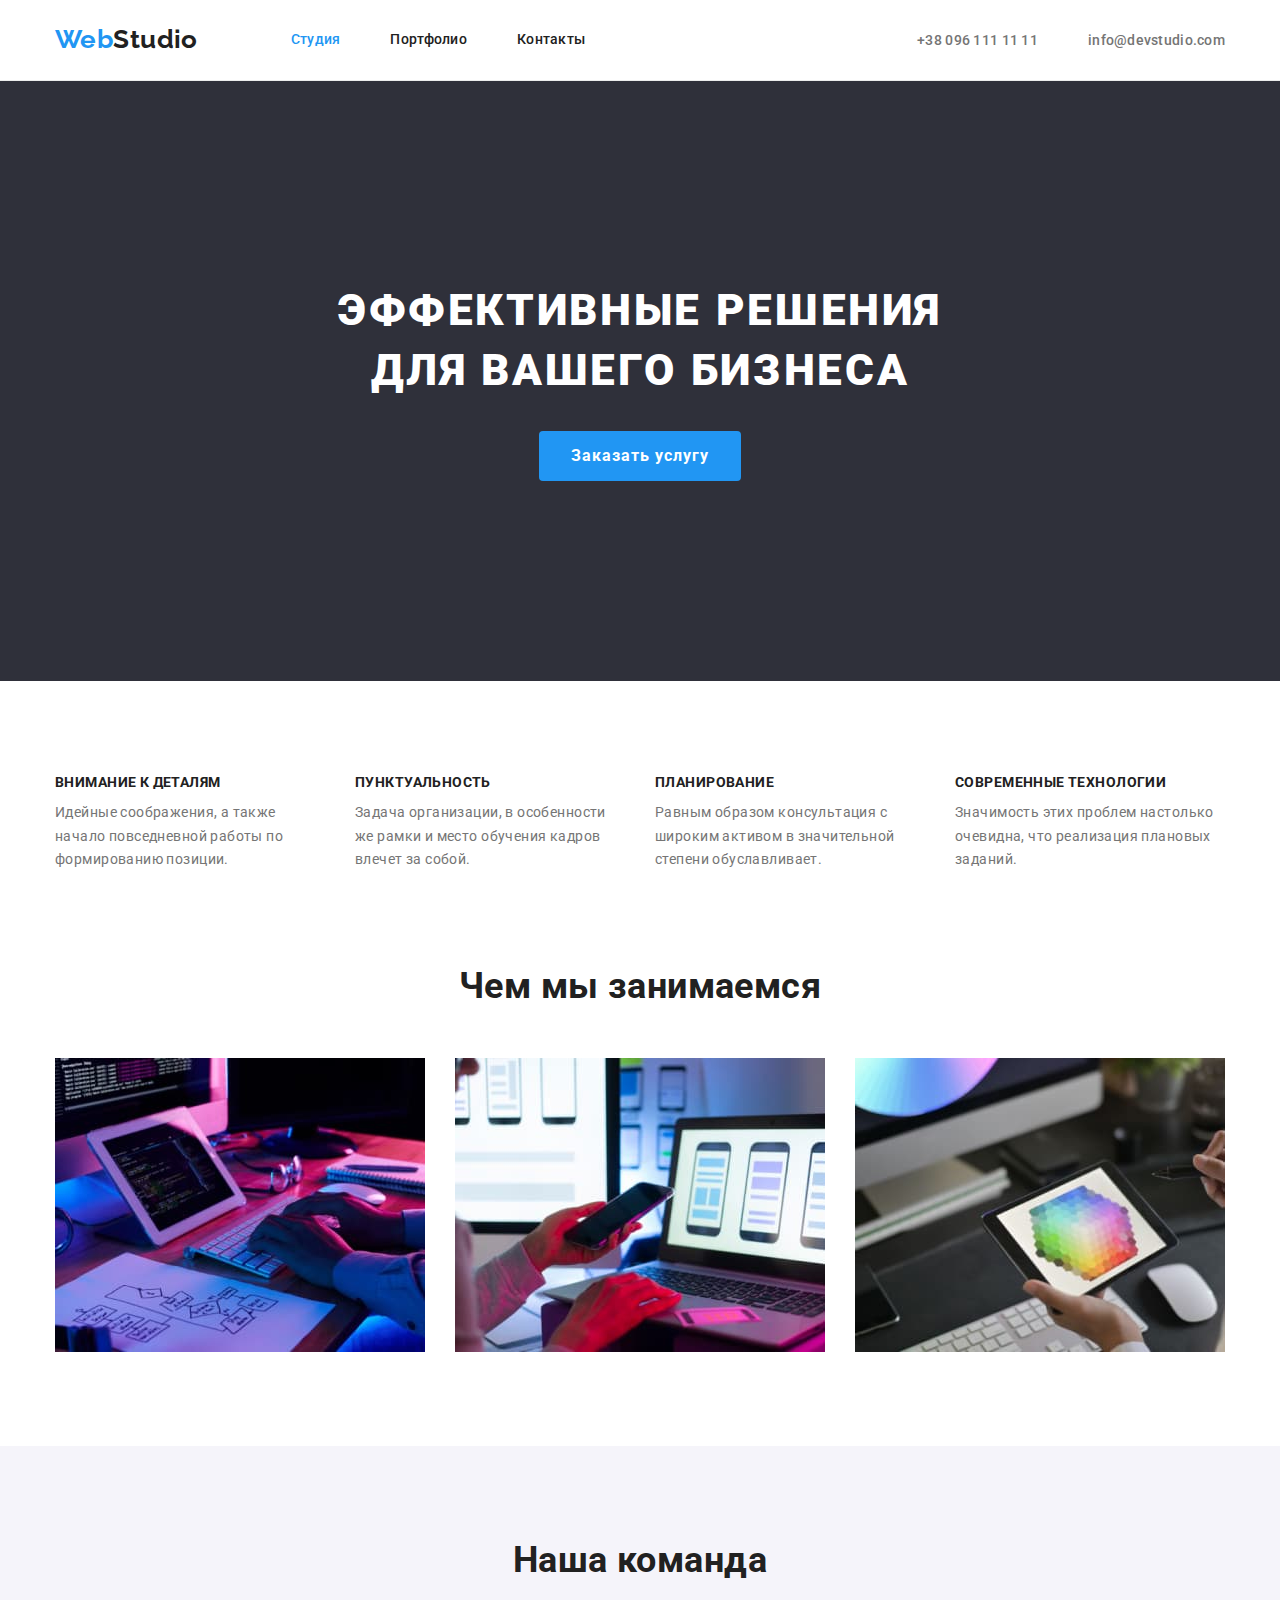
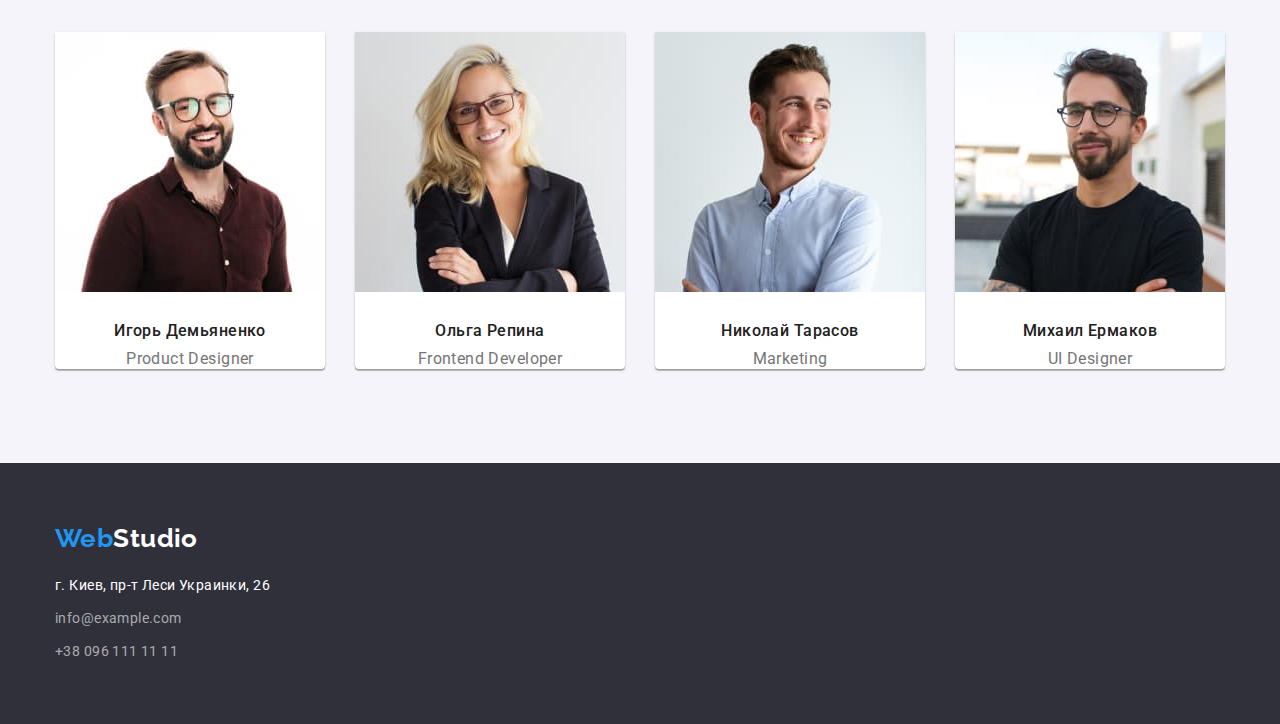
==== index.html @ e805b1a5 "Создает" ====
<!DOCTYPE html>
<html lang="ru">
<head>
    <meta charset="UTF-8">
    <meta http-equiv="X-UA-Compatible" content="IE=edge">
    <meta name="viewport" content="width=device-width, initial-scale=1.0">
    <title>Document</title>
    <link rel="preconnect" href="https://fonts.googleapis.com">
    <link rel="preconnect" href="https://fonts.gstatic.com" crossorigin>
    <link href="https://fonts.googleapis.com/css2?family=Raleway:wght@700&family=Roboto:wght@400;500;700;900&display=swap"
        rel="stylesheet">
    <link rel="stylesheet" href="https://cdnjs.cloudflare.com/ajax/libs/modern-normalize/1.1.0/modern-normalize.min.css">
    <link rel="stylesheet" href="./css/styles.css">
</head>
<body>
    <!--Шапка сайта-->
    <header class="header">
        <div class="container main-nav ">
            
                <a href="./index.html" class="logo">
                    <span class="web">Web</span>Studio
                </a>
                <nav class="header-nav">
                    <ul class="site-nav list">
                        <li class="item"><a href="" class="link current">Студия</a></li>
                        <li class="item"><a href="./portfolio.html" class="link">Портфолио</a></li>
                        <li class="item"><a href="" class="link">Контакты</a></li>
                    </ul>
                </nav>
                <ul class="call list">
                    <li class="item"><a class="link" href="tel:+380961111111">+38 096 111 11 11</a></li>
                    <li class="item"><a class="link" href="mailto:info@devstudio.com">info@devstudio.com</a></li>
                </ul>
            
        </div>
       
      
    </header>

    <main>
        <!-- Герой-->
        <section class="hero">
            <h1 class="hero-title">Эффективные решения <br> для вашего бизнеса</h1>
            <button  type="button" class="hero-btn">Заказать услугу</button>
        </section>
        <!--Преимущества-->
        <section class="section">
            <div class="container">
                <h2 class="section-title visually-hidden ">Особенности</h2>
                
                <ul class="feautere-list list">
                    <li class="item">
                        <h3 class="title">Внимание к деталям</h3>
                        <p class="text">Идейные соображения, а также начало повседневной работы по формированию позиции.</p>
                    </li>
                    <li class="item">
                        <h3 class="title">Пунктуальность</h3>
                        <p class="text">Задача организации, в особенности же рамки и место обучения кадров влечет за собой.</p>
                    </li>
                    <li class="item">
                        <h3 class="title">Планирование</h3>
                        <p class="text">Равным образом консультация с широким активом в значительной степени обуславливает.</p>
                    </li>
                    <li class="item">
                        <h3 class="title">Современные технологии</h3>
                        <p class="text">Значимость этих проблем настолько очевидна, что реализация плановых заданий.</p>
                    </li>
                </ul>
            </div>
        
        
        </section>
        <!--Чем мы занимаемся-->
        <section class="section top">
           <div class="container">
                <h2 class="section-title">Чем мы занимаемся</h2>
                
                <ul class="work-list list">
                    <li class="item"><img src="./images/desktop_applications.jpg" alt="Десктопные приложения" width="370" height="294"></li>
                    <li class="item"><img src="./images/mobile_applications.jpg" alt="Мобильные приложения" width="370" height="294"></li>
                    <li class="item"><img src="./images/design_solutions.jpg" alt="Дизайнерские решения" width="370" height="294"></li>
                </ul>
           </div>
        
        </section>
        <!--Наша команда-->
        <section class="section bg">
           <div class="container">
                <h2 class="section-title">Наша команда</h2>
                
                <ul class="team list">
                    <li class="item">
                        <img class="staff" src="./images/igor_demyanenko.jpg" alt="Product Designer" width="270" height="260">
                        <h3 class="team-title">Игорь Демьяненко</h3>
                        <p class="text">Product Designer</p>
                    </li>
                    <li class="item">
                        <img class="staff" src="./images/olga_repina.jpg" alt="Frontend Developer" width="270" height="260">
                        <h3 class="team-title">Ольга Репина</h3>
                        <p class="text">Frontend Developer</p>
                    </li>
                    <li class="item">
                        <img class="staff" src="./images/nikolai_tarasov.jpg" alt="Marketing" width="270" height="260">
                        <h3 class="team-title">Николай Тарасов</h3>
                        <p class="text">Marketing</p>
                    </li>
                    <li class="item">
                        <img class="staff" src="./images/mikhail_ermakov.jpg" alt="UI Designer" width="270" height="260">
                        <h3 class="team-title">Михаил Ермаков</h3>
                        <p class="text">UI Designer</p>
                    </li>
                </ul>
           </div>
        </section>
       
    </main>
    
    <!--Футер-->
    <footer class="footer">
       <div class="container">
            <div class="footer-container">
                <a href="./index.html" class="logo-footer">
                    <span class="web">Web</span>Studio
                </a>
                
                <address class="adress">
                
                    <ul class="footer-list list">
                        <li class="item"><a class="adress">г. Киев, пр-т Леси Украинки, 26</a></li>
                        <li class="item"><a class="link" href="mailto:info@example.com">info@example.com</a></li>
                        <li class="item"><a class="link" href="tel:+380961111111">+38 096 111 11 11</a></li> 
                    </ul>
                </address>
            </div>
       </div>
    </footer>
    
</body>
</html>
---- css/styles.css ----
/* цвет основного текста #212121 */
/* вторичный цвет #757575 */
/* белый #FFFFFF */
/* акцент  #2196F3 */
/* rgba(255, 255, 255, 0.6) */
/* вторичный цвет фона #F5F4FA */
/* #2F303A*/

:root {
    --primary-text-color: #757575;
    --title-text-color: #212121;
    --accent-color: #2196F3;
    --primary-white-color: #FFFFFF;
    --footer-link: rgba(255, 255, 255, 0.6);
    --background-color: #2F303A;
    --secondary-bg-color: #F5F4FA;
}

body {
    background-color: var(--primary-white-color);
    color: var(--primary-text-color);
    font-family: Roboto, sans-serif;
    letter-spacing: 0.03em;
    font-size: 14px;
}

h1, h2, h3, p {
    margin: 0;
}
img {
    display: block;
    max-width: 100%;
    height: auto;
}

/* Утилиты */
.visually-hidden {
    position: absolute;
    width: 1px;
    height: 1px;
    margin: -1px;
    border: 0;
    padding: 0;
    white-space: nowrap;
    clip-path: inset(100%);
    clip: rect(0 0 0 0);
    overflow: hidden;
}

.container {
    margin: 0 auto;
    padding: 0 15px;
    width: 1200px;

}

.list {
    list-style: none;
    margin: 0;
    padding: 0;
}

/* header */
.logo {
    color: var(--title-text-color);
    font-family: Raleway, sans-serif;
    font-weight: 700;
    font-size: 26px;
    line-height: 1.2;
    text-decoration: none;
}

.web {
    color: var(--accent-color);
}

.header {
    border-bottom: 1px solid #ECECEC;
}

.header-nav {
    display: flex;
}


/* main-nav */
.main-nav {
    display: flex;
    align-items: center;
}

/* site nav */
.site-nav {
    display: flex;
    margin-left: 93px;
}
.site-nav .item:not(:last-child) {
    margin-right: 50px;
}

.site-nav .link {
    display: block;
    padding-top: 32px;
    padding-bottom: 32px;

    color: var(--title-text-color);
    font-weight: 500;
    line-height: 1.14;
    letter-spacing: 0.02em;
    text-decoration: none;

}

.site-nav  .current{
    color: var(--accent-color);
}

.site-nav .link:hover,
.site-nav .link:focus {
    color: var(--accent-color);
}

/* call */
.call {
 display: flex;
 margin-left: auto;
}

.call .item:not(:last-child) {
    margin-right: 50px;
}

.call .link {
    color: var(--primary-text-color);
    font-weight: 500;
    line-height: 1.14;
    letter-spacing: 0.02em;
    text-decoration: none;
}

.call .link:hover,
.call .link:focus {
    color: var(--accent-color);
}

/* Hero */
.hero {
    padding: 200px 0;
    background-color: var(--background-color);
    text-align: center;
}

.hero-title {
    color: var(--primary-white-color);
    font-weight: 900;
    font-size: 44px;
    line-height: 1.36;
    letter-spacing: 0.06em;
    text-transform: uppercase;
    margin-bottom: 30px;
}

/* section */
.section {
    padding-top: 94px;
    padding-bottom: 94px;
}
.top {
    padding-top: 0px;
}

.section-title {
    color: var(--title-text-color);
    font-weight: 700;
    font-size: 36px;
    line-height: 1.16;
    text-align: center;
    margin-bottom: 50px;
}

/* feautere */
.feautere-list {
    display: flex;
    margin-left: -30px;
    margin-bottom: -30px;
}

.feautere-list > .item {
    width: 270px;
    margin-left: 30px;
    margin-bottom: 30px;
}

.feautere-list .title {
    color: var(--title-text-color);
    font-weight: 700;
    line-height: 1.14;
    text-transform: uppercase;
    font-size: 14px;
    margin-bottom: 10px;
}

.feautere-list .text {
    line-height: 1.71;
}

/* work-list */
.work-list {
    display: flex;
}


.work-list .item:not(:last-child){
    margin-right: 30px;
}

/* Team*/
.team {
    display: flex;
    margin-left: -30px; 
}

.team .staff {
    margin-bottom: 30px;
}

.team > .item {
    background-color: var(--primary-white-color);
    width: 270px;
    margin-left: 30px;
    box-shadow: 0px 1px 3px rgba(0, 0, 0, 0.12), 0px 1px 1px rgba(0, 0, 0, 0.14), 0px 2px 1px rgba(0, 0, 0, 0.2);
    border-radius: 0px 0px 4px 4px;
}

.bg {
    background-color: var(--secondary-bg-color);
}

.team-title {
    color: var(--title-text-color);
    font-weight: 500;
    font-size: 16px;
    line-height: 1.16; 
    margin-bottom: 10px; 
    text-align: center;
}

.team .text {
    font-size: 16px;
    line-height: 1.16;
    text-align: center;
}

/* button */
.hero-btn {
    display: inline-block;
    padding: 10px 32px;
    min-width: 200px;
    height: 50px;

    background-color: var(--accent-color);
    color: var(--primary-white-color);
    font-weight: 700;
    font-size: 16px;
    line-height: 1.88;
    align-items: center;
    text-align: center;
    letter-spacing: 0.06em;
    font-family: inherit;
    border-radius: 4px;
    border: none;
}

/* Footer */
.footer {
    background-color: var(--background-color) ;
    padding-top: 60px;
    padding-bottom: 60px;
}

.footer-container {
    display: block;
    width: 231px;
}

.logo-footer {
    color: var(--primary-white-color);
    font-family: Raleway, sans-serif;
    font-weight: 700;
    font-size: 26px;
    line-height: 1.19;
    text-decoration: none;
}

.adress { 
    margin-top: 20px ;
    color: var(--primary-white-color);
    line-height: 1.71;
    font-weight: 400;
    text-decoration: none;
    font-style: normal;
    width: 231px;
}

.adress:hover,
.adress:focus {
    color: var(--accent-color);
}

.footer-list .link {
    color: var(--footer-link);
    line-height: 1.71;
    text-decoration: none;
    font-style: normal;
}

.footer-list .link:hover,
.footer-list .link:focus {
    color: var(--accent-color);
}

.footer-list .item:not(:last-child) {
    margin-bottom: 9px;
}

/* Portfolio */
.filter {
    display: flex;
    margin-bottom: 50px;
    justify-content: center;
}


.filter .item:not(:last-child) {
    margin-right: 8px;
}

.filter  .btn {
    padding: 6px 22px;
    border-radius: 4px;
    border: none;


    color: var(--title-text-color);
    background-color: var(--primary-white-color);

    font-weight: 500;
    font-size: 16px;
    line-height: 1.62;
    font-family: inherit;
    text-align: center;
    letter-spacing: 0.03em;
    cursor: pointer;
}

.filter .btn:hover,
.filter .btn:focus {
    background-color: var(--accent-color);
    color: var(--primary-white-color);
    
} 

/* project */
.project {
    display: flex;
    flex-wrap: wrap;
}

.project  .item {
    width: 370px;
    margin-right: 30px;
    margin-bottom: 30px;
}

.project .item:nth-last-child(-n + 3) {
    margin-bottom: 0;
}

.project .item:nth-child(3n) {
    margin-right: 0;
}

.project .title {
    color: var(--title-text-color);
    font-weight: 700;
    font-size: 18px;
    line-height: 2;
    letter-spacing: 0.06em;
    margin-bottom: 4px;

}

.project  .text {
    font-size: 16px;
    line-height: 1.88;
    letter-spacing: 0.03em;
}

.port {
    padding: 20px 24px;
    border: 1px solid #EEEEEE;
    border-top: none;
    background-color: var(--primary-white-color);
}
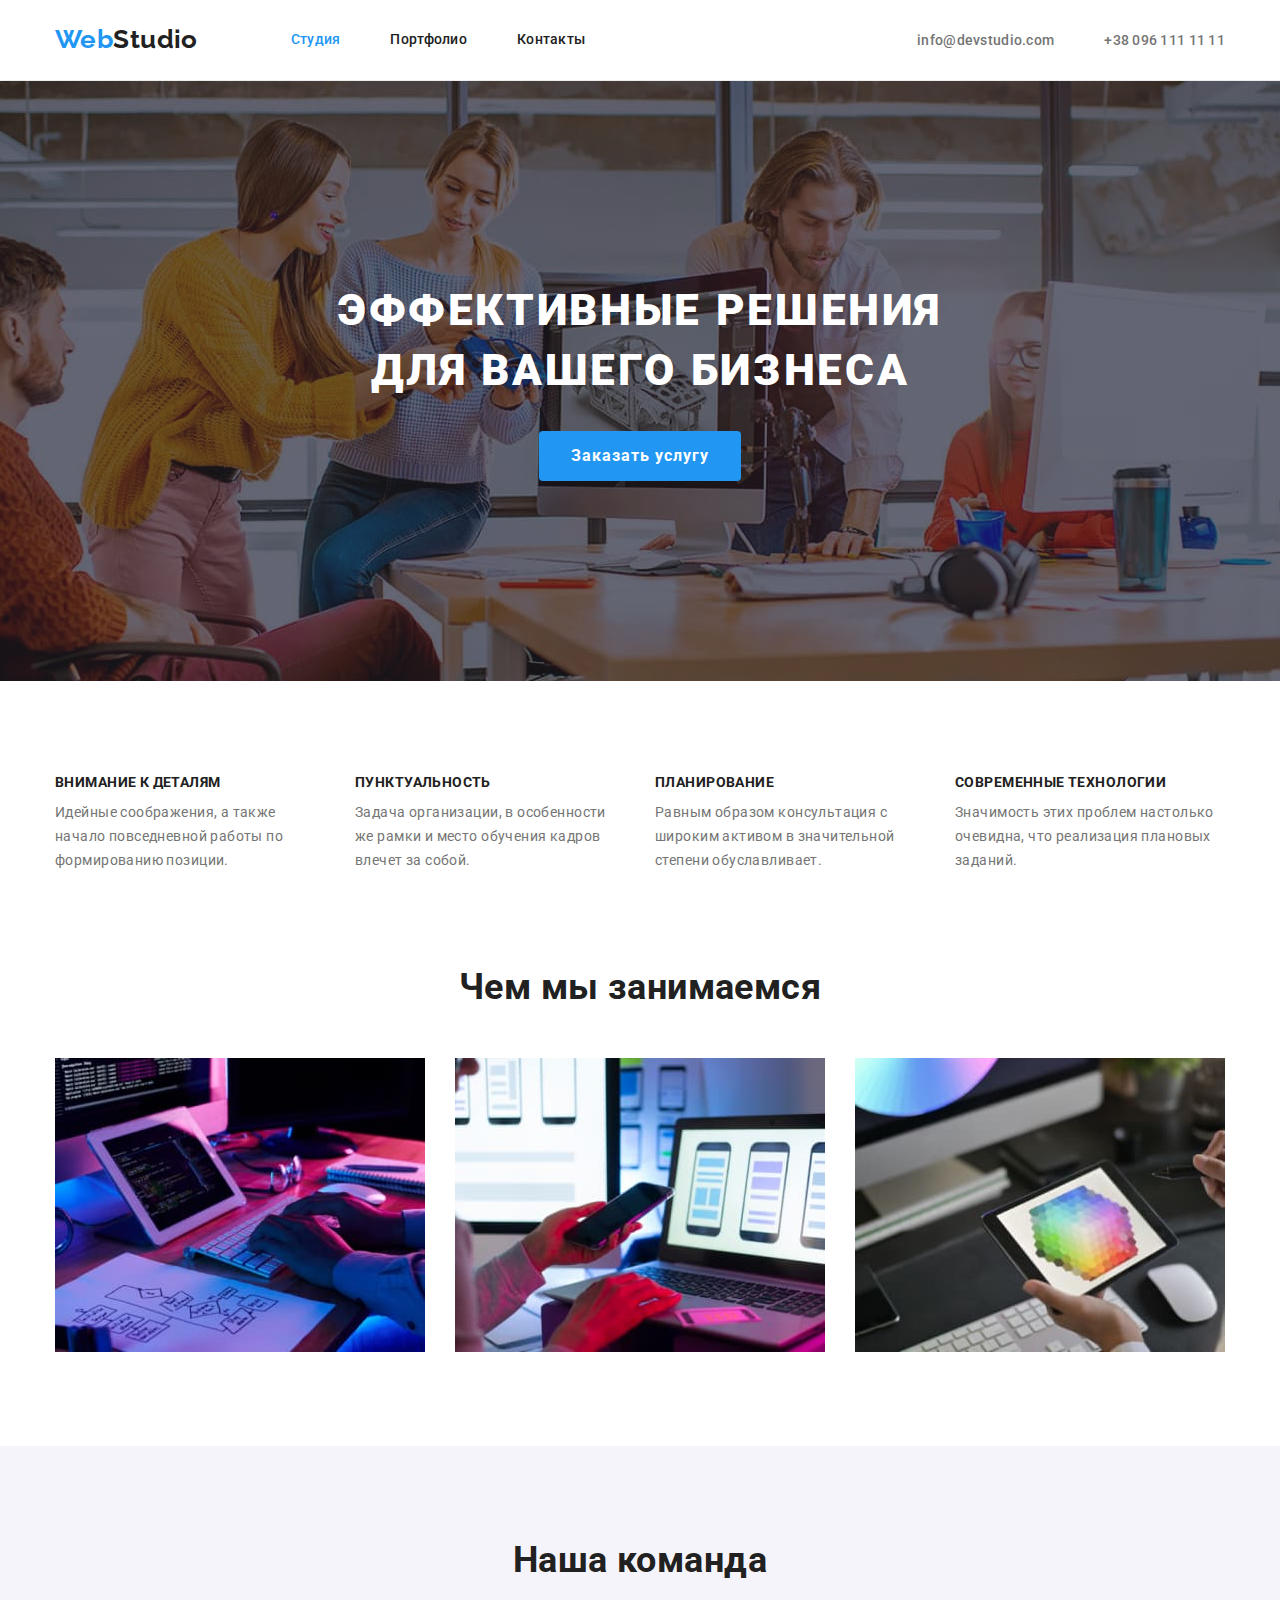
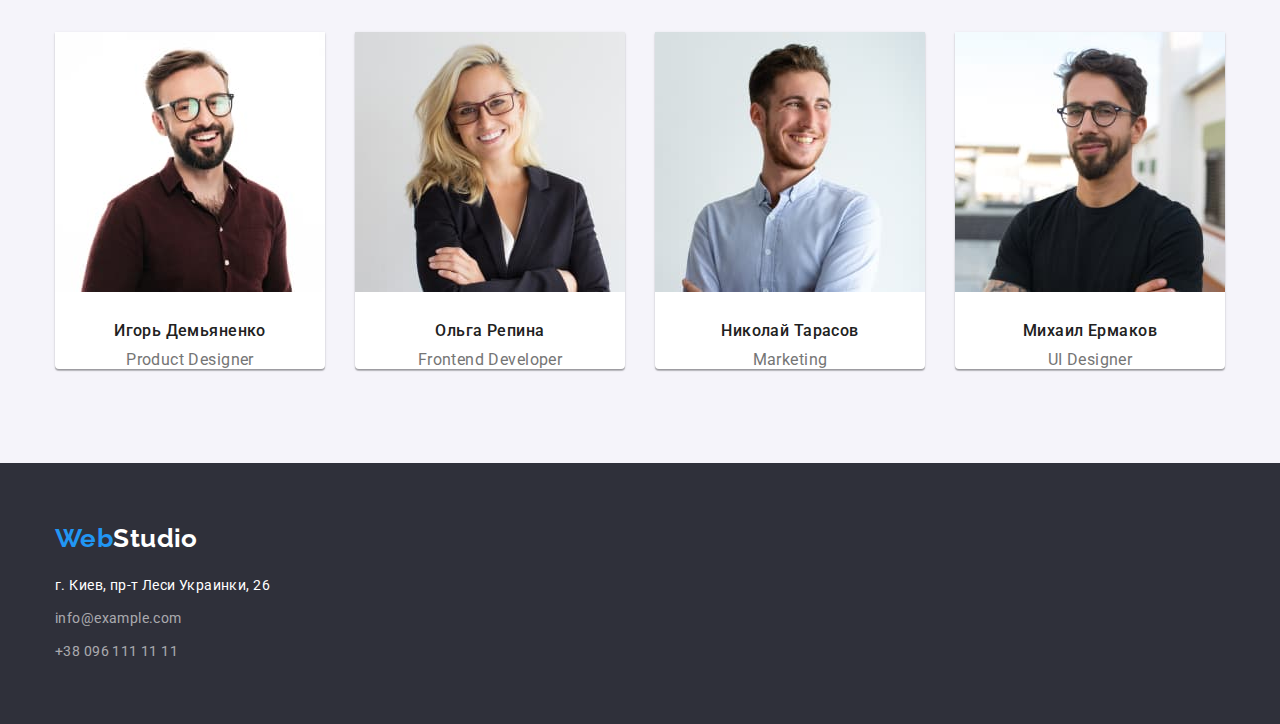
==== commit 74faa02e: "бэкграунд героя" ====
--- a/index.html
+++ b/index.html
@@ -28,8 +28,8 @@
                     </ul>
                 </nav>
                 <ul class="call list">
+                    <li class="item"><a class="link" href="mailto:info@devstudio.com">info@devstudio.com</a></li>
                     <li class="item"><a class="link" href="tel:+380961111111">+38 096 111 11 11</a></li>
-                    <li class="item"><a class="link" href="mailto:info@devstudio.com">info@devstudio.com</a></li>
                 </ul>
             
         </div>
@@ -39,7 +39,7 @@
 
     <main>
         <!-- Герой-->
-        <section class="hero">
+        <section class="hero overlay">
             <h1 class="hero-title">Эффективные решения <br> для вашего бизнеса</h1>
             <button  type="button" class="hero-btn">Заказать услугу</button>
         </section>
--- a/css/styles.css
+++ b/css/styles.css
@@ -82,6 +82,18 @@
     display: flex;
 }
 
+.overlay {
+    max-width: 1600px;
+    height: 600px;
+    margin: 0px auto;
+    background-image: 
+    linear-gradient( to right, rgba(47, 48, 58, 0.4), rgba(47, 48, 58, 0.4)),
+    url(../images/hero-img.jpg);
+    background-repeat: no-repeat;
+    background-size: cover;
+    background-position: center;
+}
+
 
 /* main-nav */
 .main-nav {
@@ -110,6 +122,7 @@
     text-decoration: none;
 
 }
+
 
 .site-nav  .current{
     color: var(--accent-color);
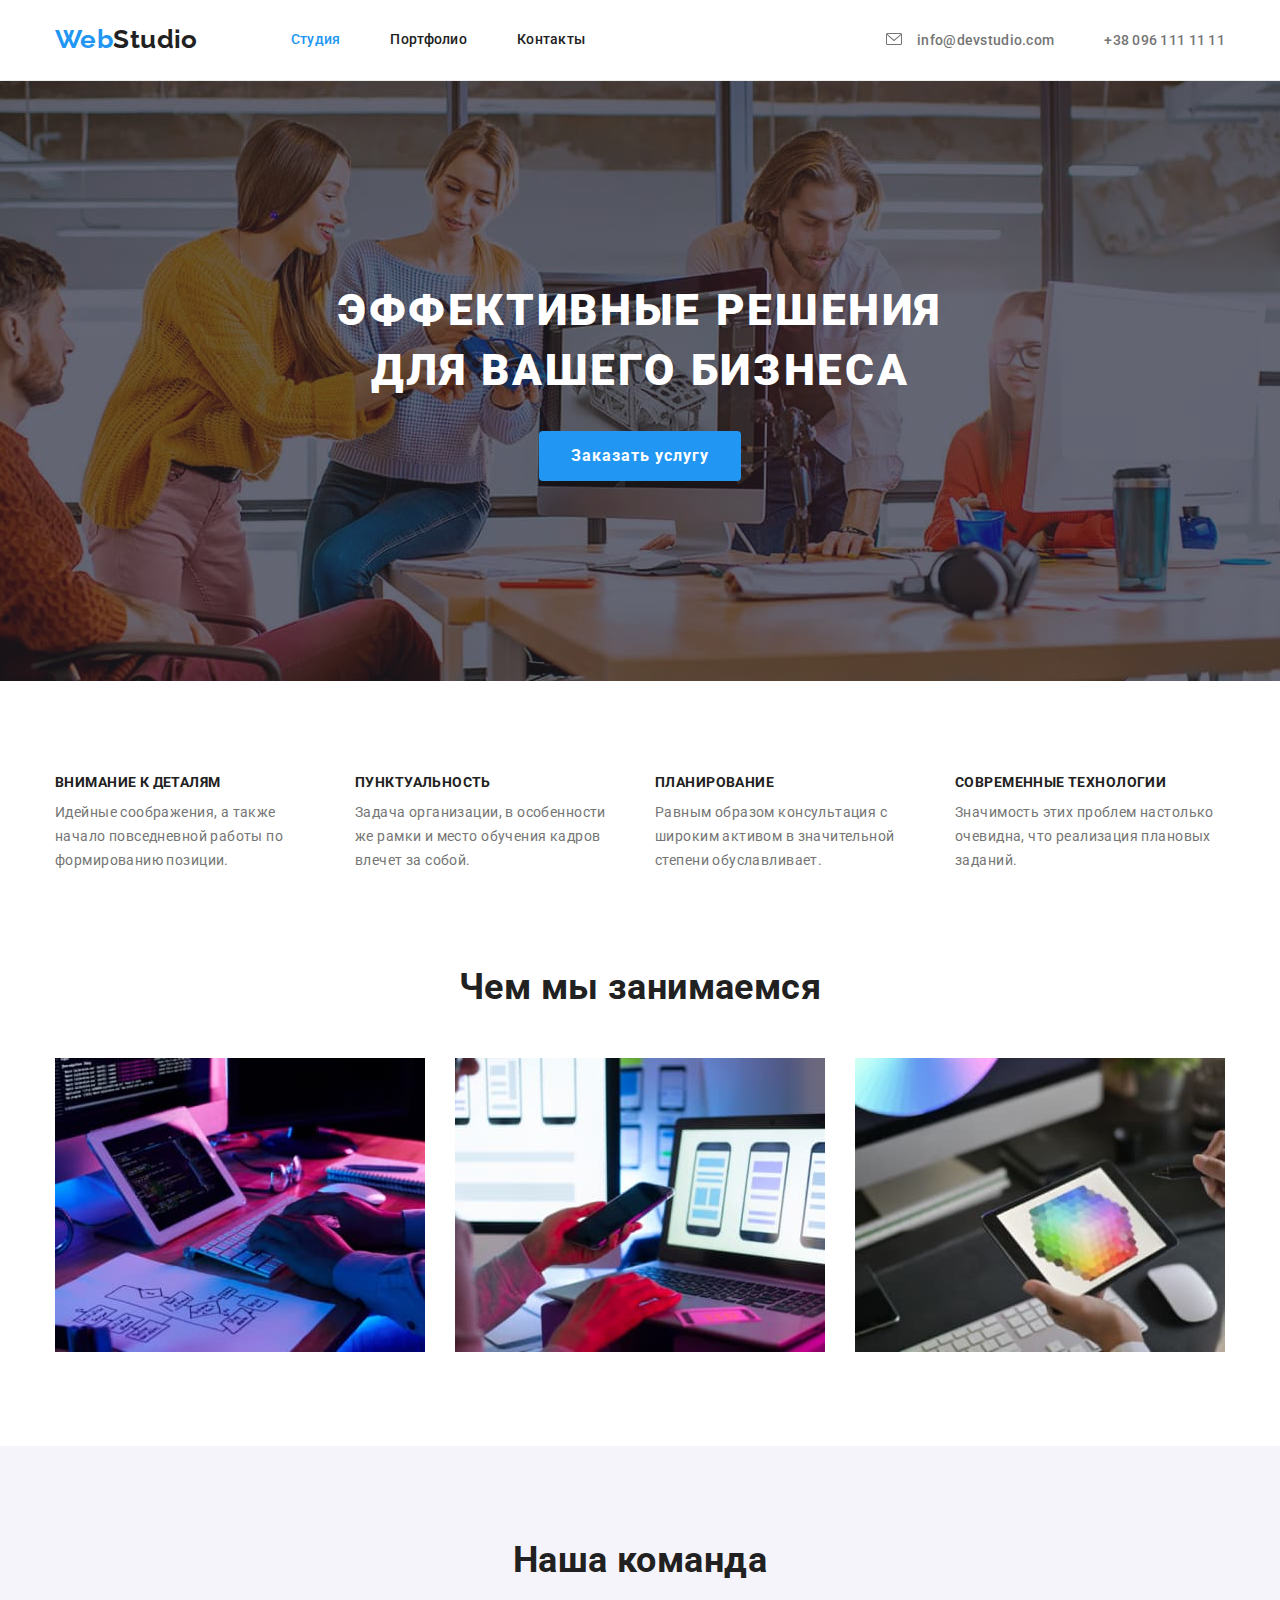
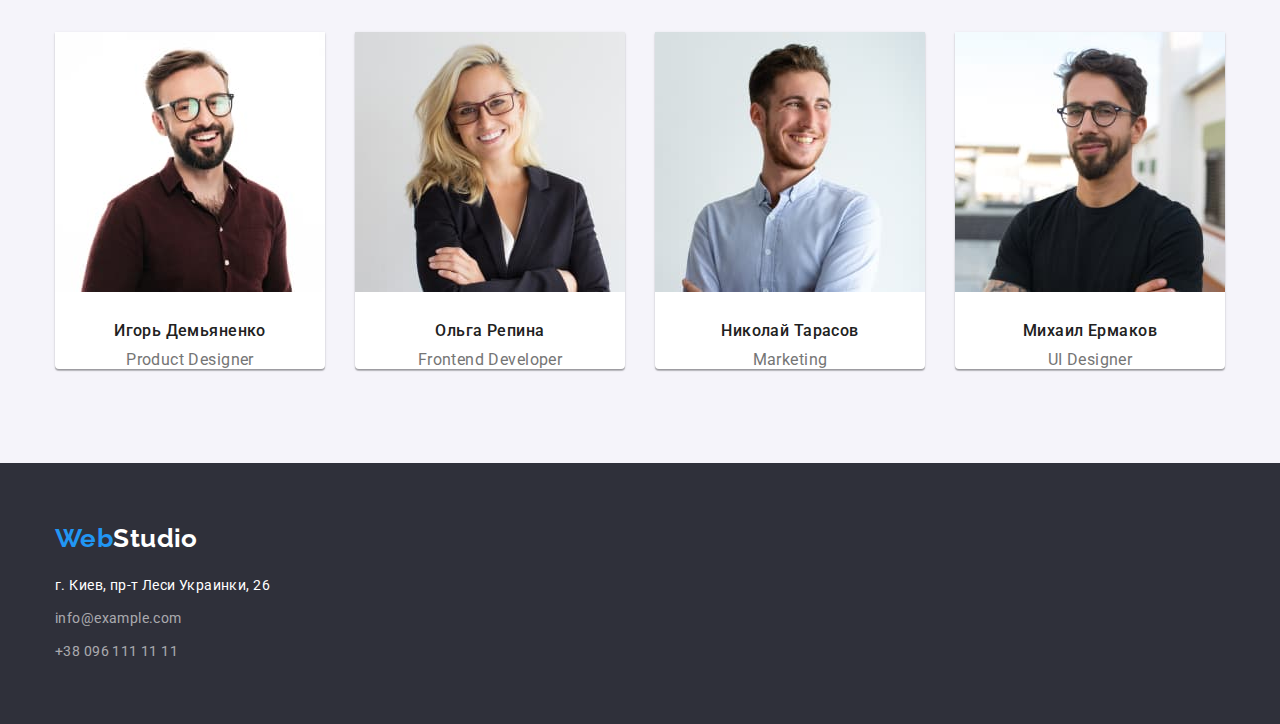
==== commit 7fe1d576: "бифор" ====
--- a/index.html
+++ b/index.html
@@ -16,7 +16,6 @@
     <!--Шапка сайта-->
     <header class="header">
         <div class="container main-nav ">
-            
                 <a href="./index.html" class="logo">
                     <span class="web">Web</span>Studio
                 </a>
@@ -28,10 +27,9 @@
                     </ul>
                 </nav>
                 <ul class="call list">
-                    <li class="item"><a class="link" href="mailto:info@devstudio.com">info@devstudio.com</a></li>
+                    <li class="item mail"><a class="link" href="mailto:info@devstudio.com">info@devstudio.com</a></li>
                     <li class="item"><a class="link" href="tel:+380961111111">+38 096 111 11 11</a></li>
-                </ul>
-            
+                </ul>      
         </div>
        
       
--- a/css/styles.css
+++ b/css/styles.css
@@ -123,6 +123,18 @@
 
 }
 
+.mail:before{
+    content:"";
+    display: inline-block;
+    width: 16px;
+    height: 12px;
+    margin-right: 15px;
+    background-image: url(../images/mail.svg);
+    background-repeat: no-repeat;
+    background-position: center;
+    
+}
+
 
 .site-nav  .current{
     color: var(--accent-color);
@@ -137,11 +149,14 @@
 .call {
  display: flex;
  margin-left: auto;
+ align-items: center;
+ 
 }
 
 .call .item:not(:last-child) {
     margin-right: 50px;
 }
+
 
 .call .link {
     color: var(--primary-text-color);
@@ -149,6 +164,18 @@
     line-height: 1.14;
     letter-spacing: 0.02em;
     text-decoration: none;
+}
+
+.mail:before {
+    content: "";
+    display: inline-block;
+    width: 16px;
+    height: 12px;
+    margin-right: 15px;
+    background-image: url(../images/mail.svg);
+    background-repeat: no-repeat;
+    background-position: center;
+
 }
 
 .call .link:hover,
@@ -355,7 +382,7 @@
 
 
     color: var(--title-text-color);
-    background-color: var(--primary-white-color);
+    background-color: var(--secondary-bg-color);
 
     font-weight: 500;
     font-size: 16px;
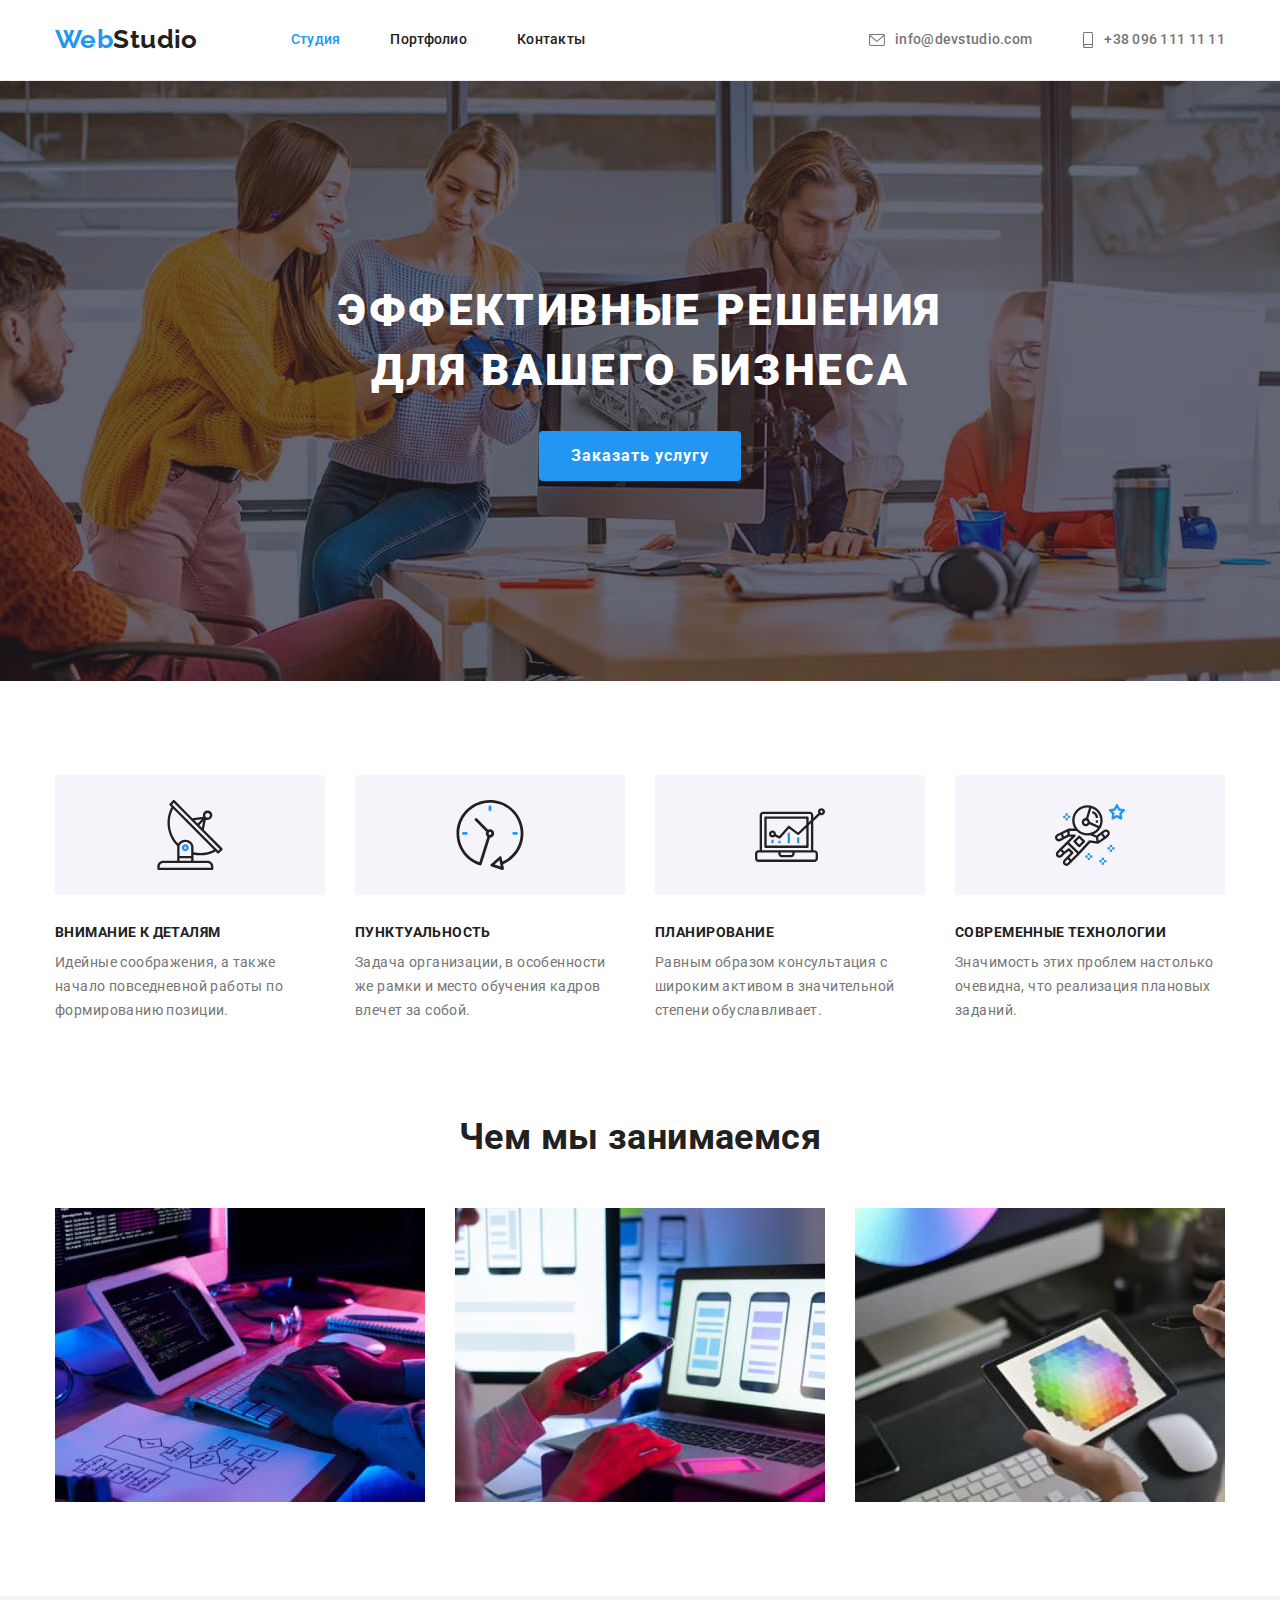
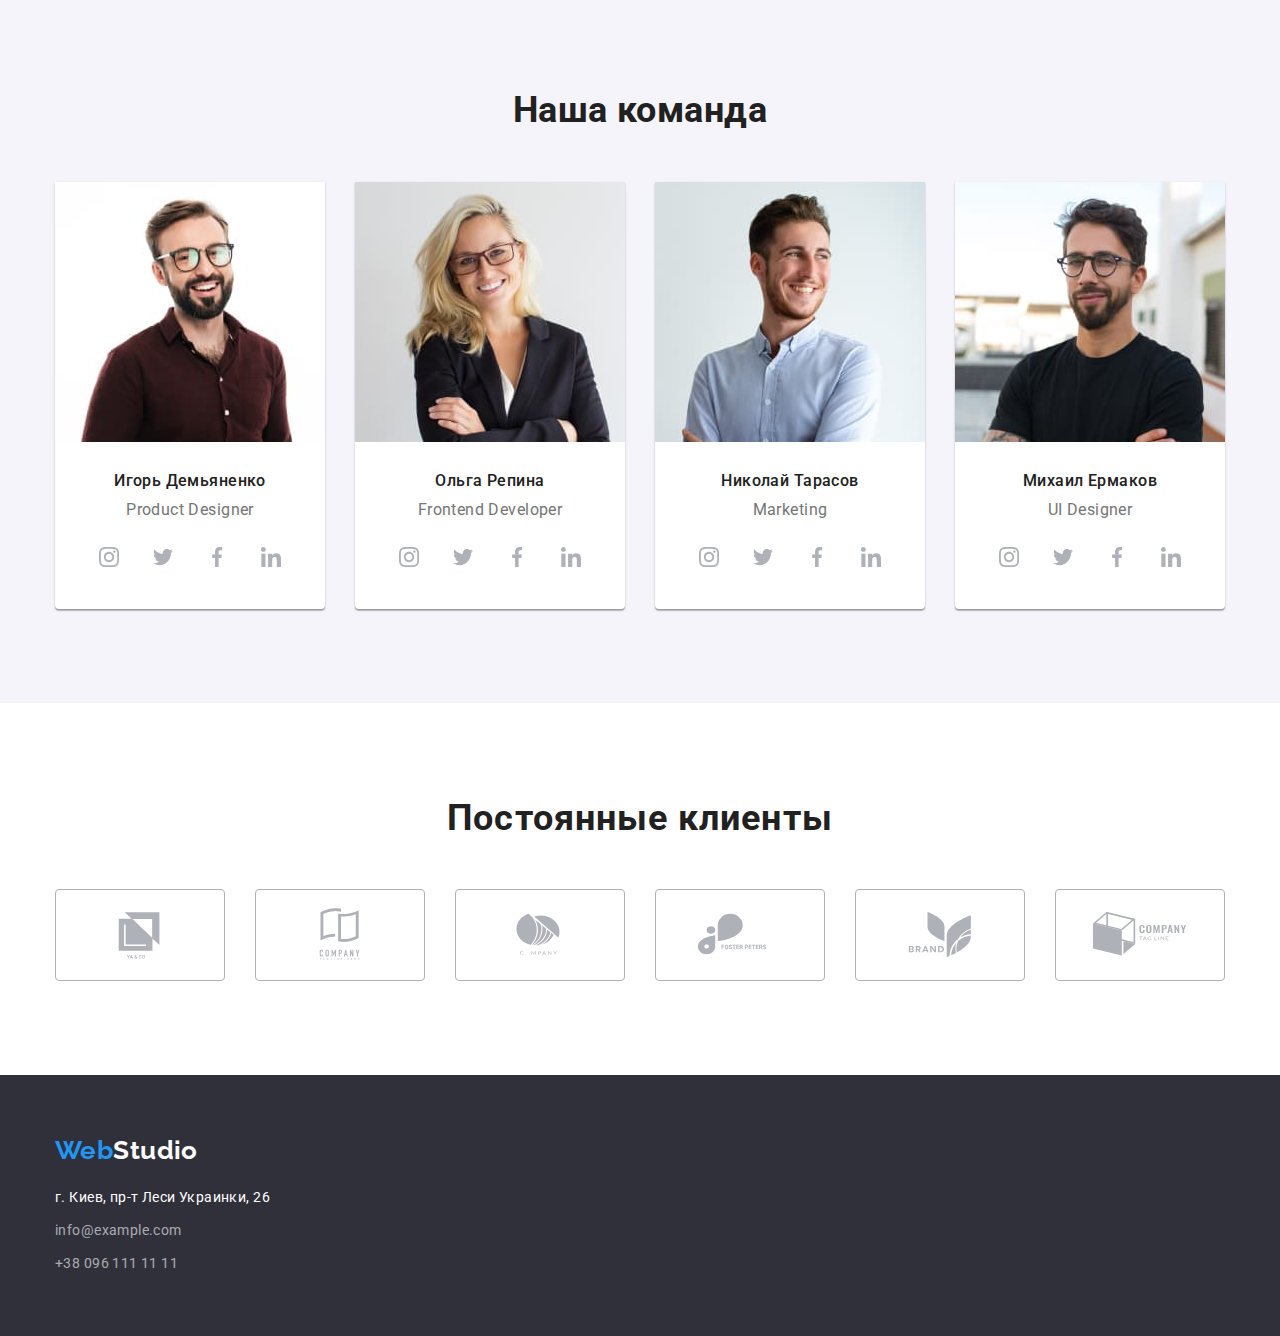
==== commit 8c0f031e: "делает спрайты и css" ====
--- a/index.html
+++ b/index.html
@@ -27,8 +27,16 @@
                     </ul>
                 </nav>
                 <ul class="call list">
-                    <li class="item mail"><a class="link" href="mailto:info@devstudio.com">info@devstudio.com</a></li>
-                    <li class="item"><a class="link" href="tel:+380961111111">+38 096 111 11 11</a></li>
+                    <li class="item mail"><a class="link" href="mailto:info@devstudio.com">
+                        <svg class="mail-icon">
+                            <use href="./images/symbol-defs.svg#icon-mail"></use>        
+                        </svg>
+                        info@devstudio.com</a></li>
+                    <li class="item"><a class="link" href="tel:+380961111111">
+                        <svg class="tell-icon">
+                            <use href="./images/symbol-defs.svg#icon-smartphone"></use>
+                        </svg>
+                        +38 096 111 11 11</a></li>
                 </ul>      
         </div>
        
@@ -48,18 +56,42 @@
                 
                 <ul class="feautere-list list">
                     <li class="item">
+                        <div class="feautere-list-border">
+                          <svg class="feautere-list-icon">
+                              <use href="./images/symbol-defs.svg#icon-antenna"></use>
+                          </svg>
+
+                        </div>
                         <h3 class="title">Внимание к деталям</h3>
                         <p class="text">Идейные соображения, а также начало повседневной работы по формированию позиции.</p>
                     </li>
                     <li class="item">
+                        <div class="feautere-list-border">
+                            <svg class="feautere-list-icon">
+                                <use href="./images/symbol-defs.svg#icon-clock"></use>
+                            </svg>
+                        
+                        </div>
                         <h3 class="title">Пунктуальность</h3>
                         <p class="text">Задача организации, в особенности же рамки и место обучения кадров влечет за собой.</p>
                     </li>
                     <li class="item">
+                        <div class="feautere-list-border">
+                            <svg class="feautere-list-icon">
+                                <use href="./images/symbol-defs.svg#icon-diagram"></use>
+                            </svg>
+                        
+                        </div>
                         <h3 class="title">Планирование</h3>
                         <p class="text">Равным образом консультация с широким активом в значительной степени обуславливает.</p>
                     </li>
                     <li class="item">
+                        <div class="feautere-list-border">
+                            <svg class="feautere-list-icon">
+                                <use href="./images/symbol-defs.svg#icon-astronaut"></use>
+                            </svg>
+                        
+                        </div>
                         <h3 class="title">Современные технологии</h3>
                         <p class="text">Значимость этих проблем настолько очевидна, что реализация плановых заданий.</p>
                     </li>
@@ -88,27 +120,207 @@
                 
                 <ul class="team list">
                     <li class="item">
-                        <img class="staff" src="./images/igor_demyanenko.jpg" alt="Product Designer" width="270" height="260">
-                        <h3 class="team-title">Игорь Демьяненко</h3>
-                        <p class="text">Product Designer</p>
-                    </li>
-                    <li class="item">
-                        <img class="staff" src="./images/olga_repina.jpg" alt="Frontend Developer" width="270" height="260">
-                        <h3 class="team-title">Ольга Репина</h3>
-                        <p class="text">Frontend Developer</p>
-                    </li>
-                    <li class="item">
-                        <img class="staff" src="./images/nikolai_tarasov.jpg" alt="Marketing" width="270" height="260">
-                        <h3 class="team-title">Николай Тарасов</h3>
-                        <p class="text">Marketing</p>
-                    </li>
-                    <li class="item">
-                        <img class="staff" src="./images/mikhail_ermakov.jpg" alt="UI Designer" width="270" height="260">
-                        <h3 class="team-title">Михаил Ермаков</h3>
-                        <p class="text">UI Designer</p>
+                        <img  src="./images/igor_demyanenko.jpg" alt="Product Designer" width="270" height="260">
+                            <div class="staff">
+                                <h3 class="team-title">Игорь Демьяненко</h3>
+                                <p class="text">Product Designer</p>
+                                <ul class="team-soc-list list">
+                                    <li class="team-soc-item">
+                                        <a href="" class="team-soc-link">
+                                            <svg class="team-soc-icon" width="20" height="20">
+                                                <use href="./images/symbol-defs.svg#icon-instagram"></use>
+                                            </svg>
+                                        </a>
+                                    </li>
+                                    <li class="team-soc-item">
+                                        <a href="" class="team-soc-link">
+                                            <svg class="team-soc-icon" width="20" height="20">
+                                                <use href="./images/symbol-defs.svg#icon-twitter"></use>
+                                            </svg>
+                                        </a>
+                                    </li>
+                                    <li class="team-soc-item">
+                                        <a href="" class="team-soc-link">
+                                            <svg class="team-soc-icon" width="20" height="20">
+                                                <use href="./images/symbol-defs.svg#icon-facebook"></use>
+                                            </svg>
+                                        </a>
+                                    </li>
+                                    <li class="team-soc-item">
+                                        <a href="" class="team-soc-link">
+                                            <svg class="team-soc-icon" width="20" height="20">
+                                                <use href="./images/symbol-defs.svg#icon-linkedin"></use>
+                                            </svg>
+                                        </a>
+                                    </li>
+                                </ul>
+                            </div>
+                        
+                    </li>
+                    <li class="item">
+                        <img  src="./images/olga_repina.jpg" alt="Frontend Developer" width="270" height="260">
+                       <div class="staff">
+                            <h3 class="team-title">Ольга Репина</h3>
+                            <p class="text">Frontend Developer</p>
+                            <ul class="team-soc-list list">
+                                <li class="team-soc-item">
+                                    <a href="" class="team-soc-link">
+                                        <svg class="team-soc-icon" width="20" height="20">
+                                            <use href="./images/symbol-defs.svg#icon-instagram"></use>
+                                        </svg>
+                                    </a>
+                                </li>
+                                <li class="team-soc-item">
+                                    <a href="" class="team-soc-link">
+                                        <svg class="team-soc-icon" width="20" height="20">
+                                            <use href="./images/symbol-defs.svg#icon-twitter"></use>
+                                        </svg>
+                                    </a>
+                                </li>
+                                <li class="team-soc-item">
+                                    <a href="" class="team-soc-link">
+                                        <svg class="team-soc-icon" width="20" height="20">
+                                            <use href="./images/symbol-defs.svg#icon-facebook"></use>
+                                        </svg>
+                                    </a>
+                                </li>
+                                <li class="team-soc-item">
+                                    <a href="" class="team-soc-link">
+                                        <svg class="team-soc-icon" width="20" height="20">
+                                            <use href="./images/symbol-defs.svg#icon-linkedin"></use>
+                                        </svg>
+                                    </a>
+                                </li>
+                            </ul>
+                       </div>
+                    </li>
+                    <li class="item">
+                        <img  src="./images/nikolai_tarasov.jpg" alt="Marketing" width="270" height="260">
+                       <div class="staff">
+                            <h3 class="team-title">Николай Тарасов</h3>
+                            <p class="text">Marketing</p>
+                            <ul class="team-soc-list list">
+                                <li class="team-soc-item">
+                                    <a href="" class="team-soc-link">
+                                        <svg class="team-soc-icon" width="20" height="20">
+                                            <use href="./images/symbol-defs.svg#icon-instagram"></use>
+                                        </svg>
+                                    </a>
+                                </li>
+                                <li class="team-soc-item">
+                                    <a href="" class="team-soc-link">
+                                        <svg class="team-soc-icon" width="20" height="20">
+                                            <use href="./images/symbol-defs.svg#icon-twitter"></use>
+                                        </svg>
+                                    </a>
+                                </li>
+                                <li class="team-soc-item">
+                                    <a href="" class="team-soc-link">
+                                        <svg class="team-soc-icon" width="20" height="20">
+                                            <use href="./images/symbol-defs.svg#icon-facebook"></use>
+                                        </svg>
+                                    </a>
+                                </li>
+                                <li class="team-soc-item">
+                                    <a href="" class="team-soc-link">
+                                        <svg class="team-soc-icon" width="20" height="20">
+                                            <use href="./images/symbol-defs.svg#icon-linkedin"></use>
+                                        </svg>
+                                    </a>
+                                </li>
+                            </ul>
+                       </div>
+                    </li>
+                    <li class="item">
+                        <img src="./images/mikhail_ermakov.jpg" alt="UI Designer" width="270" height="260">
+                       <div class="staff">
+                            <h3 class="team-title">Михаил Ермаков</h3>
+                            <p class="text">UI Designer</p>
+                            <ul class="team-soc-list list">
+                                <li class="team-soc-item">
+                                    <a href="" class="team-soc-link">
+                                        <svg class="team-soc-icon" width="20" height="20">
+                                            <use href="./images/symbol-defs.svg#icon-instagram"></use>
+                                        </svg>
+                                    </a>
+                                </li>
+                                <li class="team-soc-item">
+                                    <a href="" class="team-soc-link">
+                                        <svg class="team-soc-icon" width="20" height="20">
+                                            <use href="./images/symbol-defs.svg#icon-twitter"></use>
+                                        </svg>
+                                    </a>
+                                </li>
+                                <li class="team-soc-item">
+                                    <a href="" class="team-soc-link">
+                                        <svg class="team-soc-icon" width="20" height="20">
+                                            <use href="./images/symbol-defs.svg#icon-facebook"></use>
+                                        </svg>
+                                    </a>
+                                </li>
+                                <li class="team-soc-item">
+                                    <a href="" class="team-soc-link">
+                                        <svg class="team-soc-icon" width="20" height="20">
+                                            <use href="./images/symbol-defs.svg#icon-linkedin"></use>
+                                        </svg>
+                                    </a>
+                                </li>
+                            </ul>
+                       </div>
                     </li>
                 </ul>
            </div>
+        </section>
+        <section class="section">
+            <div class="container">
+                <h2 class="clients-section-title">Постоянные клиенты</h2>
+
+                <ul class="clients list">
+                    <li class="clients-item">
+                        <a href="" class="clients-link">
+                            <svg class="clients-icon" width="106" height="60">
+                                <use href="./images/symbol-defs.svg#icon-client1"></use>
+                            </svg>
+                        </a>
+                    </li>
+                    <li class="clients-item">
+                        <a href="" class="clients-link">
+                            <svg class="clients-icon" width="106" height="60">
+                                <use href="./images/symbol-defs.svg#icon-client2"></use>
+                            </svg>
+                        </a>
+                    </li>
+                    <li class="clients-item">
+                        <a href="" class="clients-link">
+                            <svg class="clients-icon" width="106" height="60">
+                                <use href="./images/symbol-defs.svg#icon-client3"></use>
+                            </svg>
+                        </a>
+                    </li>
+                    <li class="clients-item">
+                        <a href="" class="clients-link">
+                            <svg class="clients-icon" width="106" height="60">
+                                <use href="./images/symbol-defs.svg#icon-client4"></use>
+                            </svg>
+                        </a>
+                    </li>
+                    <li class="clients-item">
+                        <a href="" class="clients-link">
+                            <svg class="clients-icon" width="106" height="60">
+                                <use href="./images/symbol-defs.svg#icon-client5"></use>
+                            </svg>
+                        </a>
+                    </li>
+                    <li class="clients-item">
+                        <a href="" class="clients-link">
+                            <svg class="clients-icon" width="106" height="60">
+                                <use href="./images/symbol-defs.svg#icon-client6"></use>
+                            </svg>
+                        </a>
+                    </li>
+                </ul>
+            </div>
+
         </section>
        
     </main>
--- a/css/styles.css
+++ b/css/styles.css
@@ -5,6 +5,8 @@
 /* rgba(255, 255, 255, 0.6) */
 /* вторичный цвет фона #F5F4FA */
 /* #2F303A*/
+/* #AFB1B8 цвет иконок  */
+/* bg-color-clients #E5E5E5 */
 
 :root {
     --primary-text-color: #757575;
@@ -14,6 +16,8 @@
     --footer-link: rgba(255, 255, 255, 0.6);
     --background-color: #2F303A;
     --secondary-bg-color: #F5F4FA;
+    --icon-color: #AFB1B8;
+    --color-clients: #E5E5E5;
 }
 
 body {
@@ -123,35 +127,38 @@
 
 }
 
-.mail:before{
-    content:"";
-    display: inline-block;
+
+.site-nav  .current{
+    color: var(--accent-color);
+}
+
+.site-nav .link:hover,
+.site-nav .link:focus {
+    color: var(--accent-color);
+}
+
+/* call */
+.mail-icon {
     width: 16px;
     height: 12px;
-    margin-right: 15px;
-    background-image: url(../images/mail.svg);
-    background-repeat: no-repeat;
-    background-position: center;
-    
-}
-
-
-.site-nav  .current{
-    color: var(--accent-color);
-}
-
-.site-nav .link:hover,
-.site-nav .link:focus {
-    color: var(--accent-color);
-}
-
-/* call */
+    margin-right: 10px;
+    fill: currentColor;
+}
+
+.tell-icon {
+    width: 12px;
+    height: 16px;
+    margin-right: 10px;
+    fill: currentColor;
+}
+
+
 .call {
  display: flex;
  margin-left: auto;
- align-items: center;
  
 }
+
 
 .call .item:not(:last-child) {
     margin-right: 50px;
@@ -159,24 +166,15 @@
 
 
 .call .link {
+    display: flex;
     color: var(--primary-text-color);
     font-weight: 500;
     line-height: 1.14;
     letter-spacing: 0.02em;
     text-decoration: none;
-}
-
-.mail:before {
-    content: "";
-    display: inline-block;
-    width: 16px;
-    height: 12px;
-    margin-right: 15px;
-    background-image: url(../images/mail.svg);
-    background-repeat: no-repeat;
-    background-position: center;
-
-}
+    align-items: center;
+}
+
 
 .call .link:hover,
 .call .link:focus {
@@ -219,6 +217,23 @@
 }
 
 /* feautere */
+.feautere-list-border {
+    display: flex;
+    justify-content: center;
+    align-items: center;
+    height: 120px;
+    background-color: var(--secondary-bg-color);
+    margin-bottom: 30px;
+    border-radius: 4px;
+}
+
+.feautere-list-icon {
+    display: flex;
+    align-items: center;
+    width: 70px;
+    height: 70px;
+}
+
 .feautere-list {
     display: flex;
     margin-left: -30px;
@@ -230,6 +245,7 @@
     margin-left: 30px;
     margin-bottom: 30px;
 }
+
 
 .feautere-list .title {
     color: var(--title-text-color);
@@ -260,8 +276,8 @@
     margin-left: -30px; 
 }
 
-.team .staff {
-    margin-bottom: 30px;
+.staff {
+    padding: 30px 0px;
 }
 
 .team > .item {
@@ -289,6 +305,44 @@
     font-size: 16px;
     line-height: 1.16;
     text-align: center;
+    margin-bottom: 16px;
+}
+
+.team-soc-list {
+    display: flex;
+    justify-content: center;
+}
+
+.team-soc-item {
+    width: 44px;
+    height: 44px;
+    margin-right: 10px;
+}
+
+.team-soc-item:last-child{
+    margin-right: 0px;
+}
+
+.team-soc-link {
+    display: flex;
+    width: 100%;
+    height: 100%;
+    background-color: var(--primary-white-color);
+    border-radius: 50%;
+    justify-content: center;
+    align-items: center;
+    color: var(--icon-color);
+    
+
+}
+.team-soc-icon {
+    fill: currentColor;
+}
+
+.team-soc-link:hover,
+.team-soc-link:focus {
+    background-color: var(--accent-color);
+    color: var(--primary-white-color);
 }
 
 /* button */
@@ -309,6 +363,58 @@
     font-family: inherit;
     border-radius: 4px;
     border: none;
+}
+
+.clients-section-title {
+    font-family: 'Roboto';
+        font-style: normal;
+        font-weight: 700;
+        font-size: 36px;
+        line-height: 1.17;
+        text-align: center;
+        letter-spacing: 0.03em;
+    
+        color: var(--title-text-color);
+
+        margin-bottom: 50px;
+}
+
+
+
+.clients {
+    display: flex;
+    justify-content: center;
+}
+
+.clients-item {
+    width: 170px;
+    height: 92px;
+    margin-right: 30px;
+}
+
+.clients-item:last-child{
+    margin-right: 0px;
+}
+
+.clients-link {
+    display: flex;
+    justify-content: center;
+    align-items: center;
+    width: 100%;
+    height: 100%;
+    border: 1px solid var(--icon-color);
+    border-radius: 4px;
+    color: var(--icon-color);
+}
+
+.clients-icon {
+    fill: currentColor;
+}
+
+.clients-link:hover,
+.clients-link:focus {
+    border-color: var(--accent-color);
+    color: var(--accent-color);
 }
 
 /* Footer */
@@ -395,6 +501,7 @@
 
 .filter .btn:hover,
 .filter .btn:focus {
+    box-shadow: 0px 3px 1px rgba(0, 0, 0, 0.1), 0px 1px 2px rgba(0, 0, 0, 0.08), 0px 2px 2px rgba(0, 0, 0, 0.12);
     background-color: var(--accent-color);
     color: var(--primary-white-color);
     
@@ -412,6 +519,9 @@
     margin-bottom: 30px;
 }
 
+.project .item:hover {
+    box-shadow: 0px 1px 1px rgba(0, 0, 0, 0.12), 0px 4px 4px rgba(0, 0, 0, 0.06), 1px 4px 6px rgba(0, 0, 0, 0.16);
+}
 .project .item:nth-last-child(-n + 3) {
     margin-bottom: 0;
 }
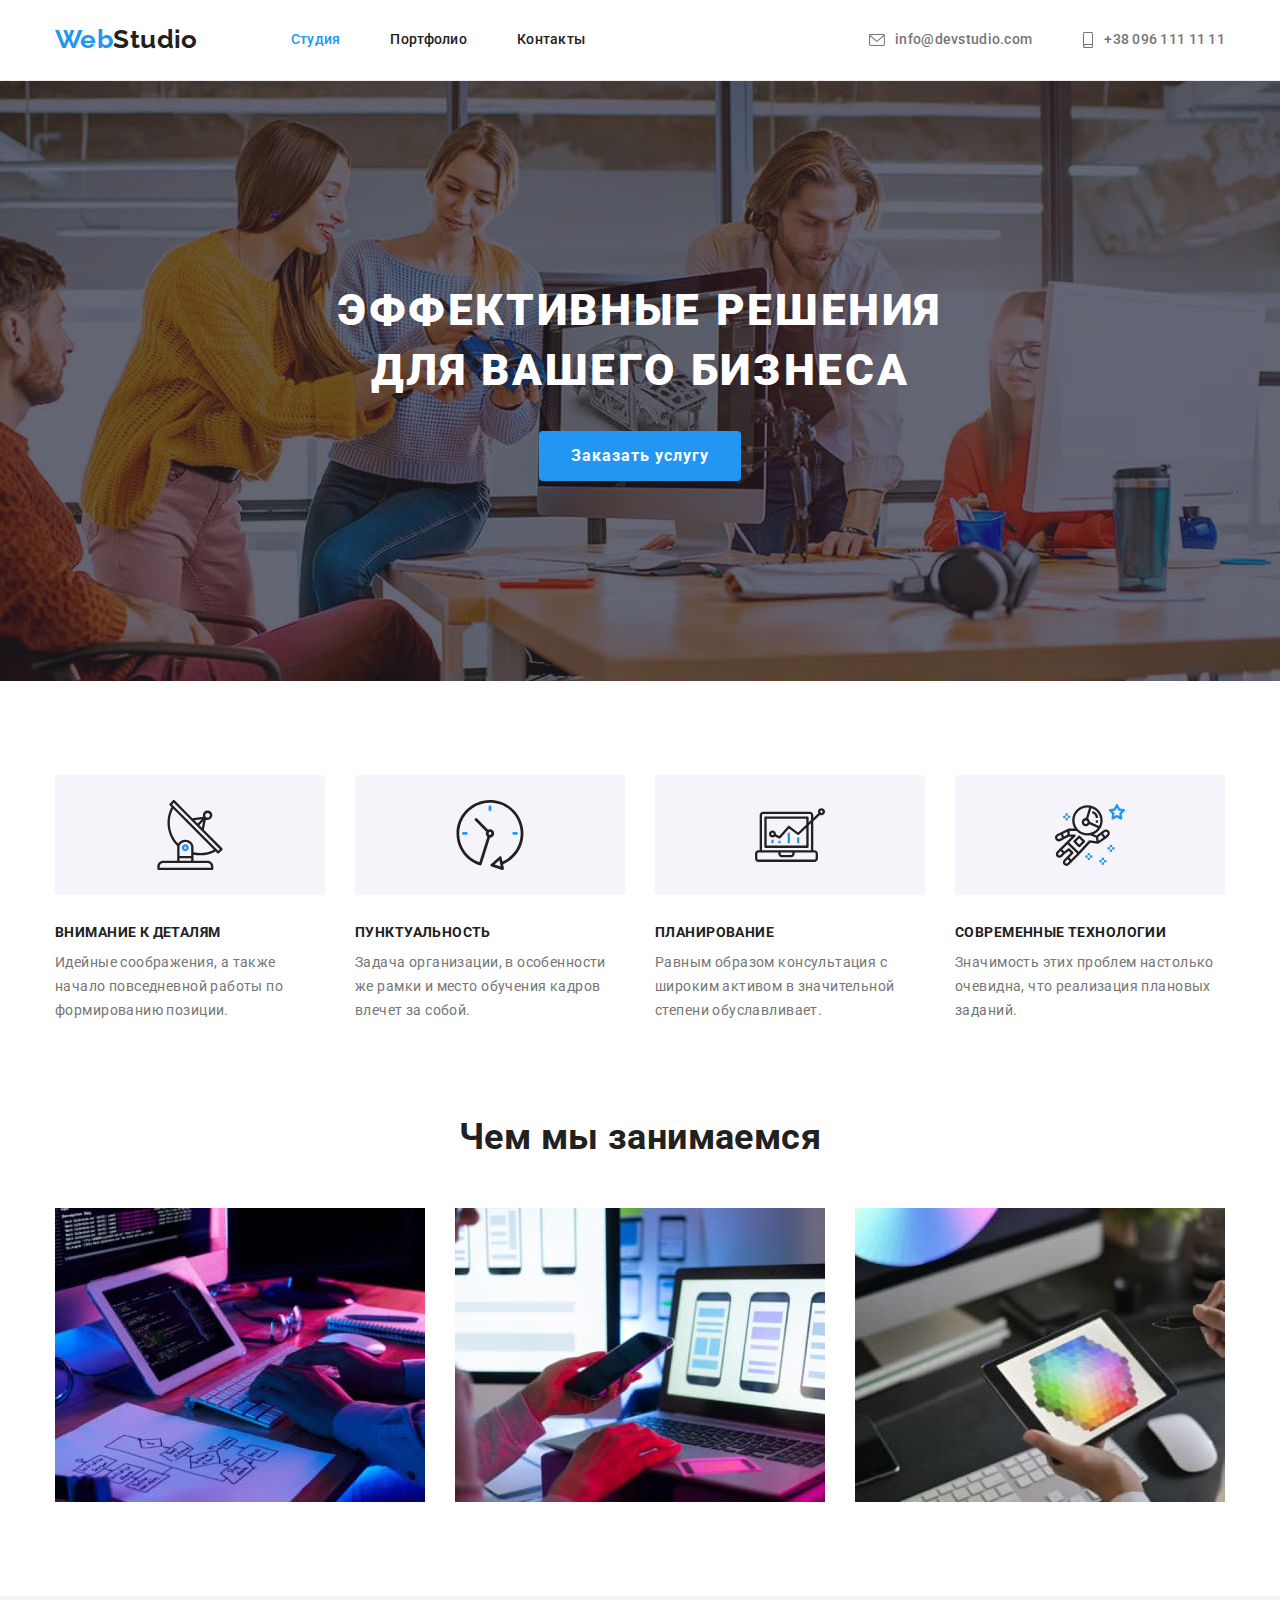
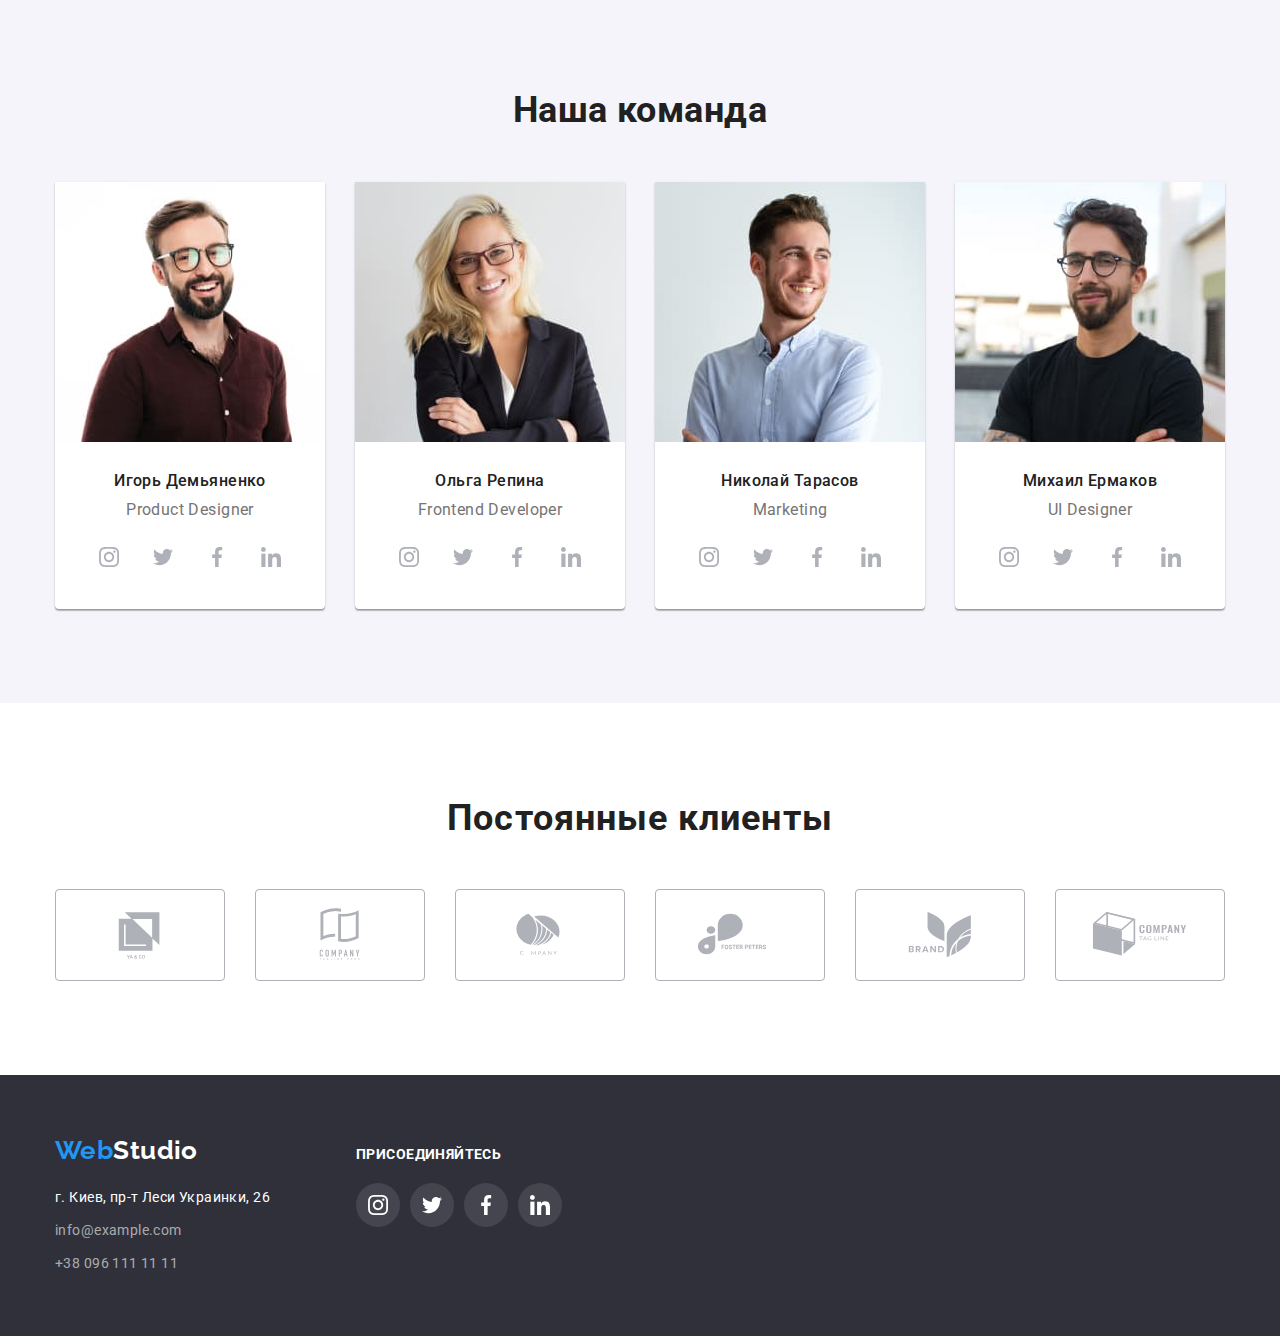
==== commit 76e35807: "исправляет ошибки" ====
--- a/index.html
+++ b/index.html
@@ -327,8 +327,8 @@
     
     <!--Футер-->
     <footer class="footer">
-       <div class="container">
-            <div class="footer-container">
+       <div class="footer-container ">
+            <div class="footer-container-address">
                 <a href="./index.html" class="logo-footer">
                     <span class="web">Web</span>Studio
                 </a>
@@ -342,6 +342,41 @@
                     </ul>
                 </address>
             </div>
+            <div class="footer-soc">
+                <h2 class="footer-soc-text">
+                    присоединяйтесь
+                </h2>
+                <ul class="footer-soc-list list">
+                    <li class="footer-soc-item">
+                        <a href="" class="footer-soc-link">
+                            <svg class="footer-soc-icon" width="20" height="20">
+                                <use href="./images/symbol-defs.svg#icon-instagram"></use>
+                            </svg>
+                        </a>
+                    </li>
+                    <li class="footer-soc-item">
+                        <a href="" class="footer-soc-link">
+                            <svg class="footer-soc-icon" width="20" height="20">
+                                <use href="./images/symbol-defs.svg#icon-twitter"></use>
+                            </svg>
+                        </a>
+                    </li>
+                    <li class="footer-soc-item">
+                        <a href="" class="footer-soc-link">
+                            <svg class="footer-soc-icon" width="20" height="20">
+                                <use href="./images/symbol-defs.svg#icon-facebook"></use>
+                            </svg>
+                        </a>
+                    </li>
+                    <li class="footer-soc-item">
+                        <a href="" class="footer-soc-link">
+                            <svg class="footer-soc-icon" width="20" height="20">
+                                <use href="./images/symbol-defs.svg#icon-linkedin"></use>
+                            </svg>
+                        </a>
+                    </li>
+                </ul>
+            </div>
        </div>
     </footer>
     
--- a/css/styles.css
+++ b/css/styles.css
@@ -7,6 +7,7 @@
 /* #2F303A*/
 /* #AFB1B8 цвет иконок  */
 /* bg-color-clients #E5E5E5 */
+/* footer-icon-soc-color  rgba(255, 255, 255, 0.1)*/
 
 :root {
     --primary-text-color: #757575;
@@ -18,6 +19,7 @@
     --secondary-bg-color: #F5F4FA;
     --icon-color: #AFB1B8;
     --color-clients: #E5E5E5;
+    --footer-icon-soc-color: rgba(255, 255, 255, 0.1);
 }
 
 body {
@@ -420,11 +422,19 @@
 /* Footer */
 .footer {
     background-color: var(--background-color) ;
-    padding-top: 60px;
-    padding-bottom: 60px;
-}
-
-.footer-container {
+    padding-top: 60px; 
+    padding-bottom: 60px; 
+}
+
+.footer-container{
+    display: flex;
+    align-items: baseline;
+    margin: 0 auto;
+    padding: 0 15px;
+    width: 1200px;
+}
+
+.footer-container-address {
     display: block;
     width: 231px;
 }
@@ -467,6 +477,60 @@
 
 .footer-list .item:not(:last-child) {
     margin-bottom: 9px;
+}
+
+.footer-soc {
+    margin-left: 70px;
+}
+
+.footer-soc-text {
+    font-family: 'Roboto';
+    font-style: normal;
+    font-weight: 700;
+    font-size: 14px;
+    line-height: 1.14;
+    letter-spacing: 0.03em;
+    text-transform: uppercase;
+
+    color: var(--primary-white-color);
+    margin-bottom: 20px;
+  
+}
+
+.footer-soc-list {
+    display: flex;
+}
+
+.footer-soc-item {
+    width: 44px;
+    height: 44px;
+    margin-right: 10px;
+    
+}
+.footer-soc-item:last-child {
+    margin-right: 0px;
+}
+
+.footer-soc-link {
+    display: flex;
+    width: 100%;
+    height: 100%;
+    border-radius: 50%;
+    background-color: var(--footer-icon-soc-color);
+    justify-content: center;
+    align-items: center;
+    color: var(--primary-white-color);
+
+}
+
+.footer-soc-link:hover,
+.footer-soc-link:focus {
+    background-color: var(--accent-color);
+    color: var(--primary-white-color);
+}
+
+.footer-soc-icon {
+    fill: currentColor;
 }
 
 /* Portfolio */
@@ -519,9 +583,15 @@
     margin-bottom: 30px;
 }
 
-.project .item:hover {
+.project .link {
+    display: block;
+}
+
+.project .link:hover,
+.project .link:focus {
     box-shadow: 0px 1px 1px rgba(0, 0, 0, 0.12), 0px 4px 4px rgba(0, 0, 0, 0.06), 1px 4px 6px rgba(0, 0, 0, 0.16);
 }
+
 .project .item:nth-last-child(-n + 3) {
     margin-bottom: 0;
 }
